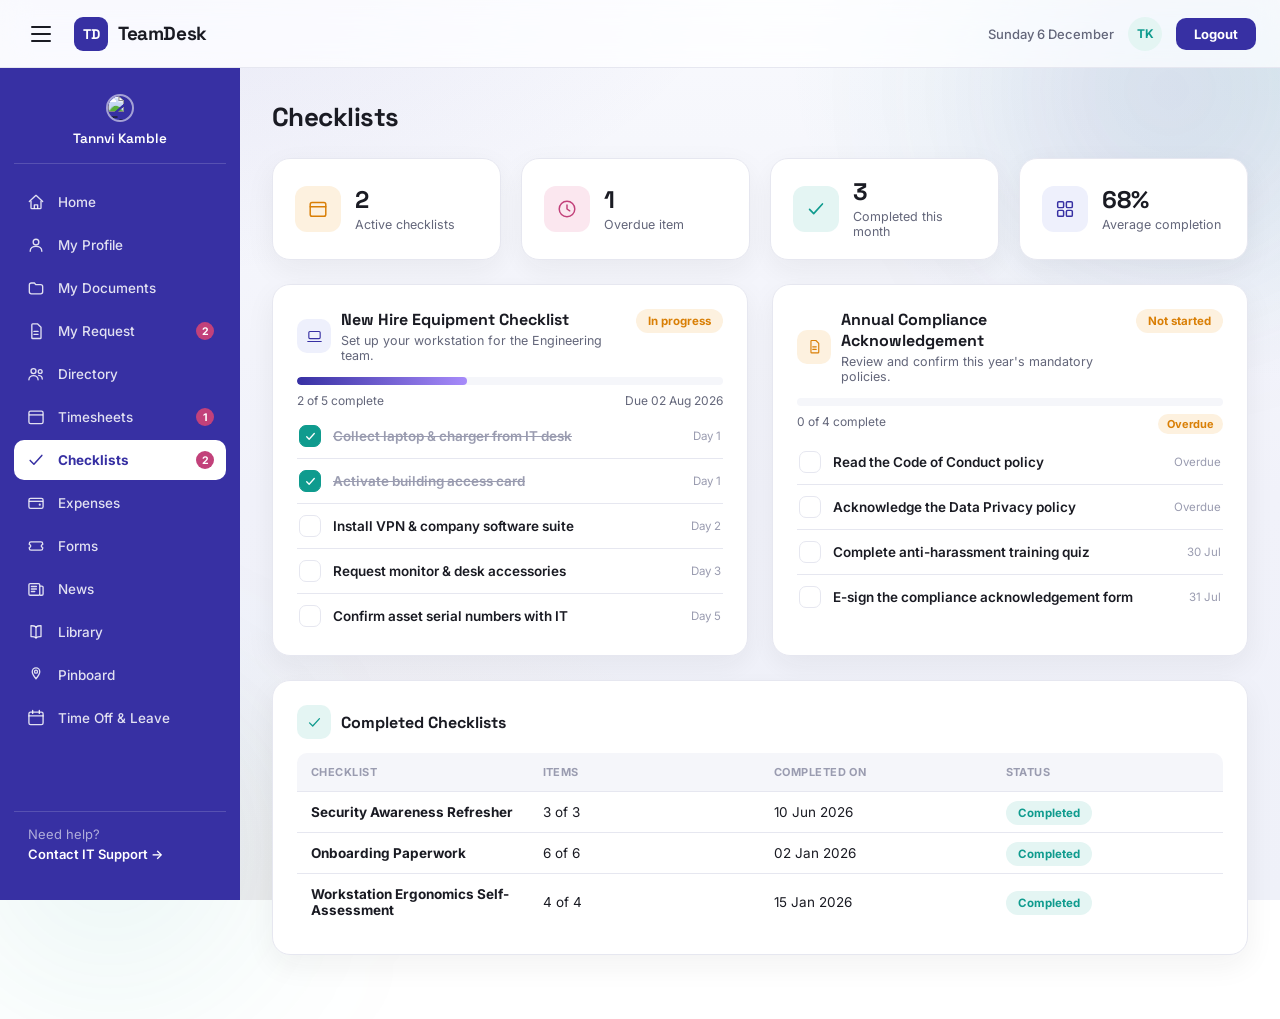
==== checklists.html @ 3cb11030 "Updated files" ====
<!DOCTYPE html>
<html lang="en">
<head>
<meta charset="UTF-8" />
<meta name="viewport" content="width=device-width, initial-scale=1.0" />
<title>Checklists — TeamDesk</title>
<link rel="preconnect" href="https://fonts.googleapis.com">
<link href="https://fonts.googleapis.com/css2?family=Space+Grotesk:wght@500;600;700&family=Inter:wght@400;500;600;700&display=swap" rel="stylesheet">
<link rel="stylesheet" href="style.css?v=3" />
</head>
<body>

  <!-- HEADER -->
  <header class="site-header">
    <button class="hamburger" id="hamburgerBtn" aria-label="Toggle menu" aria-expanded="true">
      <span></span><span></span><span></span>
    </button>
    <a href="index.html" class="brand">
      <span class="brand-mark">TD</span>
      <span class="brand-name">TeamDesk</span>
    </a>
    <div class="header-right">
      <span class="header-date" id="headerDate"></span>
      <div class="avatar">TK</div>
      <button class="auth-btn" id="authBtn" type="button" aria-pressed="true">
        <span class="auth-label">Logout</span>
      </button>
    </div>
  </header>

  <div class="shell">

    <!-- SIDEBAR -->
    <aside class="sidebar" id="sidebar">
      <div class="sidebar-scroll">
        <div class="sidebar-profile">
          <div class="sidebar-profile-photo">
            <img src="https://i.pravatar.cc/120?img=5" alt="Tannvi Kamble" />
          </div>
          <p class="sidebar-profile-name">Tannvi Kamble</p>
        </div>
        <nav class="side-nav">
      <a href="index.html" class="side-link">
          <span class="side-icon"><svg viewBox="0 0 24 24" aria-hidden="true"><path d="M4 11.5 12 4l8 7.5" fill="none" stroke="currentColor" stroke-width="1.6" stroke-linecap="round" stroke-linejoin="round"/><path d="M6 10.5V19a1 1 0 0 0 1 1h10a1 1 0 0 0 1-1v-8.5" fill="none" stroke="currentColor" stroke-width="1.6" stroke-linejoin="round"/><path d="M10 20v-4.5h4V20" fill="none" stroke="currentColor" stroke-width="1.6" stroke-linejoin="round"/></svg></span>
          <span class="side-link-label">Home</span>
      </a>
      <a href="settings.html" class="side-link">
          <span class="side-icon"><svg viewBox="0 0 24 24" aria-hidden="true"><circle cx="12" cy="8.5" r="3.4" fill="none" stroke="currentColor" stroke-width="1.6"/><path d="M5 19.5c0-3.6 3.1-6 7-6s7 2.4 7 6" fill="none" stroke="currentColor" stroke-width="1.6" stroke-linecap="round"/></svg></span>
          <span class="side-link-label">My Profile</span>
      </a>
      <a href="documents.html" class="side-link">
          <span class="side-icon"><svg viewBox="0 0 24 24" aria-hidden="true"><path d="M4 8.5A2.5 2.5 0 0 1 6.5 6h3.6l1.6 2h5.8A2.5 2.5 0 0 1 20 10.5v6A2.5 2.5 0 0 1 17.5 19h-11A2.5 2.5 0 0 1 4 16.5z" fill="none" stroke="currentColor" stroke-width="1.6" stroke-linejoin="round"/></svg></span>
          <span class="side-link-label">My Documents</span>
      </a>
      <a href="requests.html" class="side-link">
          <span class="side-icon"><svg viewBox="0 0 24 24" aria-hidden="true"><path d="M8 3.5h6l4 4V20a1 1 0 0 1-1 1H8a1 1 0 0 1-1-1V4.5a1 1 0 0 1 1-1Z" fill="none" stroke="currentColor" stroke-width="1.6" stroke-linejoin="round"/><path d="M9.5 12.5h5M9.5 16h5" fill="none" stroke="currentColor" stroke-width="1.6" stroke-linecap="round"/></svg></span>
          <span class="side-link-label">My Request</span>
      </a>
      <a href="directory.html" class="side-link">
          <span class="side-icon"><svg viewBox="0 0 24 24" aria-hidden="true"><circle cx="9" cy="8.5" r="3" fill="none" stroke="currentColor" stroke-width="1.6"/><path d="M3.5 19c0-3 2.5-5 5.5-5s5.5 2 5.5 5" fill="none" stroke="currentColor" stroke-width="1.6" stroke-linecap="round"/><circle cx="17" cy="9" r="2.3" fill="none" stroke="currentColor" stroke-width="1.6"/><path d="M15.2 13.6c2.4.2 4.3 1.9 4.3 4.4" fill="none" stroke="currentColor" stroke-width="1.6" stroke-linecap="round"/></svg></span>
          <span class="side-link-label">Directory</span>
      </a>
      <a href="timesheets.html" class="side-link">
          <span class="side-icon"><svg viewBox="0 0 24 24" aria-hidden="true"><rect x="3.5" y="5" width="17" height="15" rx="2" fill="none" stroke="currentColor" stroke-width="1.6"/><path d="M3.5 9.5h17" stroke="currentColor" stroke-width="1.6"/></svg></span>
          <span class="side-link-label">Timesheets</span>
          <span class="nav-badge">1</span>
      </a>
      <a href="checklists.html" class="side-link active">
          <span class="side-icon"><svg viewBox="0 0 24 24" aria-hidden="true"><path d="M5 12.5 9.5 17 19 6.5" fill="none" stroke="currentColor" stroke-width="1.8" stroke-linecap="round" stroke-linejoin="round"/></svg></span>
          <span class="side-link-label">Checklists</span>
          <span class="nav-badge">2</span>
      </a>
      <a href="expenses.html" class="side-link">
          <span class="side-icon"><svg viewBox="0 0 24 24" aria-hidden="true"><rect x="3.5" y="6.5" width="17" height="12" rx="2" fill="none" stroke="currentColor" stroke-width="1.6"/><path d="M3.5 10h17" fill="none" stroke="currentColor" stroke-width="1.6"/><circle cx="16.5" cy="14" r="1.3" fill="currentColor"/></svg></span>
          <span class="side-link-label">Expenses</span>
      </a>
      <a href="forms.html" class="side-link">
          <span class="side-icon"><svg viewBox="0 0 24 24" aria-hidden="true"><path d="M4 9a2 2 0 0 1 2-2h12a2 2 0 0 1 2 2v1.3a1.7 1.7 0 0 0 0 3.4V15a2 2 0 0 1-2 2H6a2 2 0 0 1-2-2v-1.3a1.7 1.7 0 0 0 0-3.4z" fill="none" stroke="currentColor" stroke-width="1.6" stroke-linejoin="round"/></svg></span>
          <span class="side-link-label">Forms</span>
      </a>
      <a href="#" class="side-link" data-placeholder="News">
          <span class="side-icon"><svg viewBox="0 0 24 24" aria-hidden="true"><rect x="3.5" y="5.5" width="13" height="14" rx="1.5" fill="none" stroke="currentColor" stroke-width="1.6"/><path d="M16.5 8.5H19a1.5 1.5 0 0 1 1.5 1.5v8a1.5 1.5 0 0 1-1.5 1.5h-2.5" fill="none" stroke="currentColor" stroke-width="1.6" stroke-linejoin="round"/><path d="M6.5 9h6M6.5 12h6M6.5 15h4" fill="none" stroke="currentColor" stroke-width="1.6" stroke-linecap="round"/></svg></span>
          <span class="side-link-label">News</span>
      </a>
      <a href="#" class="side-link" data-placeholder="Library">
          <span class="side-icon"><svg viewBox="0 0 24 24" aria-hidden="true"><path d="M12 6c-1.6-1.2-3.8-1.7-6-1.5v13c2.2-.2 4.4.3 6 1.5" fill="none" stroke="currentColor" stroke-width="1.6" stroke-linecap="round" stroke-linejoin="round"/><path d="M12 6c1.6-1.2 3.8-1.7 6-1.5v13c-2.2-.2-4.4.3-6 1.5" fill="none" stroke="currentColor" stroke-width="1.6" stroke-linecap="round" stroke-linejoin="round"/><path d="M12 6v13" fill="none" stroke="currentColor" stroke-width="1.6" stroke-linecap="round"/></svg></span>
          <span class="side-link-label">Library</span>
      </a>
      <a href="#" class="side-link" data-placeholder="Pinboard">
          <span class="side-icon"><svg viewBox="0 0 24 24" aria-hidden="true"><path d="M12 3.5c-2.5 0-4.5 2-4.5 4.5 0 3 4.5 8.5 4.5 8.5s4.5-5.5 4.5-8.5c0-2.5-2-4.5-4.5-4.5Z" fill="none" stroke="currentColor" stroke-width="1.6" stroke-linejoin="round"/><circle cx="12" cy="8" r="1.8" fill="none" stroke="currentColor" stroke-width="1.6"/></svg></span>
          <span class="side-link-label">Pinboard</span>
      </a>
      <a href="#" class="side-link" data-placeholder="Time Off & Leave">
          <span class="side-icon"><svg viewBox="0 0 24 24" aria-hidden="true"><rect x="3.5" y="5" width="17" height="15" rx="2" fill="none" stroke="currentColor" stroke-width="1.6"/><path d="M3.5 9.5h17M8 3v3.5M16 3v3.5" fill="none" stroke="currentColor" stroke-width="1.6" stroke-linecap="round"/></svg></span>
          <span class="side-link-label">Time Off &amp; Leave</span>
      </a>
        </nav>
      </div>
      <div class="side-footer">
        <p>Need help?</p>
        <a href="mailto:it-support@teamdesk.example" class="side-help-link">Contact IT Support →</a>
      </div>
    </aside>

    <div class="backdrop" id="backdrop"></div>

    <!-- MAIN CONTENT -->
    <main class="main">

      <div class="page-heading">
        <h1>Checklists</h1>
      </div>

      <!-- STATS -->
      <div class="stat-grid">
        <div class="stat-tile">
          <div class="stat-tile-icon" style="background:var(--amber-light);color:var(--amber);">
            <svg viewBox="0 0 24 24" aria-hidden="true" fill="none" stroke="currentColor" stroke-width="1.6"><rect x="3.5" y="5" width="17" height="15" rx="2"/><path d="M3.5 9.5h17" stroke-linecap="round"/></svg>
          </div>
          <div class="stat-tile-body">
            <h3>2</h3>
            <p>Active checklists</p>
          </div>
        </div>
        <div class="stat-tile">
          <div class="stat-tile-icon" style="background:#FBE7EF;color:var(--rose);">
            <svg viewBox="0 0 24 24" aria-hidden="true" fill="none" stroke="currentColor" stroke-width="1.6"><circle cx="12" cy="12" r="8.5"/><path d="M12 7.5V12l3 2" stroke-linecap="round" stroke-linejoin="round"/></svg>
          </div>
          <div class="stat-tile-body">
            <h3>1</h3>
            <p>Overdue item</p>
          </div>
        </div>
        <div class="stat-tile">
          <div class="stat-tile-icon" style="background:var(--teal-light);color:var(--teal);">
            <svg viewBox="0 0 24 24" aria-hidden="true" fill="none" stroke="currentColor" stroke-width="1.8"><path d="M5 12.5 9.5 17 19 6.5" stroke-linecap="round" stroke-linejoin="round"/></svg>
          </div>
          <div class="stat-tile-body">
            <h3>3</h3>
            <p>Completed this month</p>
          </div>
        </div>
        <div class="stat-tile">
          <div class="stat-tile-icon" style="background:var(--indigo-light);color:var(--indigo);">
            <svg viewBox="0 0 24 24" aria-hidden="true" fill="none" stroke="currentColor" stroke-width="1.6"><rect x="4" y="4" width="6.5" height="6.5" rx="1.3"/><rect x="13.5" y="4" width="6.5" height="6.5" rx="1.3"/><rect x="4" y="13.5" width="6.5" height="6.5" rx="1.3"/><rect x="13.5" y="13.5" width="6.5" height="6.5" rx="1.3"/></svg>
          </div>
          <div class="stat-tile-body">
            <h3>68%</h3>
            <p>Average completion</p>
          </div>
        </div>
      </div>

      <div class="checklists-grid">

        <!-- CHECKLIST 1 -->
        <section class="card checklist-card" aria-label="New Hire Equipment Checklist">
          <div class="checklist-card-head">
            <div class="card-title-row" style="margin-bottom:0;">
              <span class="card-icon-badge tint-indigo"><svg viewBox="0 0 24 24" aria-hidden="true" fill="none" stroke="currentColor" stroke-width="1.6"><rect x="4" y="5" width="16" height="10" rx="1.5"/><path d="M2.5 19h19" stroke-linecap="round"/></svg></span>
              <div>
                <h4>New Hire Equipment Checklist</h4>
                <p>Set up your workstation for the Engineering team.</p>
              </div>
            </div>
            <span class="status-badge status-badge--pending checklist-status-badge">In progress</span>
          </div>

          <div class="progress-track"><div class="progress-fill" style="width:40%;"></div></div>
          <div class="progress-meta">
            <span class="progress-meta-done">2 of 5 complete</span>
            <span>Due 02 Aug 2026</span>
          </div>

          <div class="checklist-items">
            <div class="checklist-item is-done">
              <span class="checklist-check"><svg viewBox="0 0 24 24" fill="none" stroke="currentColor" stroke-width="2.4" stroke-linecap="round" stroke-linejoin="round"><path d="M5 12.5 9.5 17 19 6.5"/></svg></span>
              <span class="checklist-label">Collect laptop &amp; charger from IT desk</span>
              <span class="checklist-due">Day 1</span>
            </div>
            <div class="checklist-item is-done">
              <span class="checklist-check"><svg viewBox="0 0 24 24" fill="none" stroke="currentColor" stroke-width="2.4" stroke-linecap="round" stroke-linejoin="round"><path d="M5 12.5 9.5 17 19 6.5"/></svg></span>
              <span class="checklist-label">Activate building access card</span>
              <span class="checklist-due">Day 1</span>
            </div>
            <div class="checklist-item">
              <span class="checklist-check"><svg viewBox="0 0 24 24" fill="none" stroke="currentColor" stroke-width="2.4" stroke-linecap="round" stroke-linejoin="round"><path d="M5 12.5 9.5 17 19 6.5"/></svg></span>
              <span class="checklist-label">Install VPN &amp; company software suite</span>
              <span class="checklist-due">Day 2</span>
            </div>
            <div class="checklist-item">
              <span class="checklist-check"><svg viewBox="0 0 24 24" fill="none" stroke="currentColor" stroke-width="2.4" stroke-linecap="round" stroke-linejoin="round"><path d="M5 12.5 9.5 17 19 6.5"/></svg></span>
              <span class="checklist-label">Request monitor &amp; desk accessories</span>
              <span class="checklist-due">Day 3</span>
            </div>
            <div class="checklist-item">
              <span class="checklist-check"><svg viewBox="0 0 24 24" fill="none" stroke="currentColor" stroke-width="2.4" stroke-linecap="round" stroke-linejoin="round"><path d="M5 12.5 9.5 17 19 6.5"/></svg></span>
              <span class="checklist-label">Confirm asset serial numbers with IT</span>
              <span class="checklist-due">Day 5</span>
            </div>
          </div>
        </section>

        <!-- CHECKLIST 2 -->
        <section class="card checklist-card" aria-label="Annual Compliance Acknowledgement">
          <div class="checklist-card-head">
            <div class="card-title-row" style="margin-bottom:0;">
              <span class="card-icon-badge tint-amber"><svg viewBox="0 0 24 24" aria-hidden="true" fill="none" stroke="currentColor" stroke-width="1.6"><path d="M8 3.5h6l4 4V20a1 1 0 0 1-1 1H8a1 1 0 0 1-1-1V4.5a1 1 0 0 1 1-1Z" stroke-linejoin="round"/><path d="M9.5 12.5h5M9.5 16h5" stroke-linecap="round"/></svg></span>
              <div>
                <h4>Annual Compliance Acknowledgement</h4>
                <p>Review and confirm this year's mandatory policies.</p>
              </div>
            </div>
            <span class="status-badge status-badge--pending checklist-status-badge">Not started</span>
          </div>

          <div class="progress-track"><div class="progress-fill" style="width:0%;"></div></div>
          <div class="progress-meta">
            <span class="progress-meta-done">0 of 4 complete</span>
            <span class="holiday-countdown" style="margin-left:0;">Overdue</span>
          </div>

          <div class="checklist-items">
            <div class="checklist-item">
              <span class="checklist-check"><svg viewBox="0 0 24 24" fill="none" stroke="currentColor" stroke-width="2.4" stroke-linecap="round" stroke-linejoin="round"><path d="M5 12.5 9.5 17 19 6.5"/></svg></span>
              <span class="checklist-label">Read the Code of Conduct policy</span>
              <span class="checklist-due">Overdue</span>
            </div>
            <div class="checklist-item">
              <span class="checklist-check"><svg viewBox="0 0 24 24" fill="none" stroke="currentColor" stroke-width="2.4" stroke-linecap="round" stroke-linejoin="round"><path d="M5 12.5 9.5 17 19 6.5"/></svg></span>
              <span class="checklist-label">Acknowledge the Data Privacy policy</span>
              <span class="checklist-due">Overdue</span>
            </div>
            <div class="checklist-item">
              <span class="checklist-check"><svg viewBox="0 0 24 24" fill="none" stroke="currentColor" stroke-width="2.4" stroke-linecap="round" stroke-linejoin="round"><path d="M5 12.5 9.5 17 19 6.5"/></svg></span>
              <span class="checklist-label">Complete anti-harassment training quiz</span>
              <span class="checklist-due">30 Jul</span>
            </div>
            <div class="checklist-item">
              <span class="checklist-check"><svg viewBox="0 0 24 24" fill="none" stroke="currentColor" stroke-width="2.4" stroke-linecap="round" stroke-linejoin="round"><path d="M5 12.5 9.5 17 19 6.5"/></svg></span>
              <span class="checklist-label">E-sign the compliance acknowledgement form</span>
              <span class="checklist-due">31 Jul</span>
            </div>
          </div>
        </section>

      </div>

      <!-- COMPLETED CHECKLISTS -->
      <div class="grid extra-grid" style="margin-top:24px;">
        <section class="card ex-12" aria-label="Completed checklists">
          <div class="card-title-row">
            <span class="card-icon-badge tint-teal"><svg viewBox="0 0 24 24" aria-hidden="true" fill="none" stroke="currentColor" stroke-width="1.8"><path d="M5 12.5 9.5 17 19 6.5" stroke-linecap="round" stroke-linejoin="round"/></svg></span>
            <h3 class="card-title">Completed Checklists</h3>
          </div>
          <div class="data-table-wrap">
            <table class="data-table">
              <thead>
                <tr><th>Checklist</th><th>Items</th><th>Completed On</th><th>Status</th></tr>
              </thead>
              <tbody>
                <tr>
                  <td class="dt-primary">Security Awareness Refresher</td>
                  <td>3 of 3</td>
                  <td>10 Jun 2026</td>
                  <td><span class="status-badge status-badge--approved">Completed</span></td>
                </tr>
                <tr>
                  <td class="dt-primary">Onboarding Paperwork</td>
                  <td>6 of 6</td>
                  <td>02 Jan 2026</td>
                  <td><span class="status-badge status-badge--approved">Completed</span></td>
                </tr>
                <tr>
                  <td class="dt-primary">Workstation Ergonomics Self-Assessment</td>
                  <td>4 of 4</td>
                  <td>15 Jan 2026</td>
                  <td><span class="status-badge status-badge--approved">Completed</span></td>
                </tr>
              </tbody>
            </table>
          </div>
        </section>
      </div>

    </main>
  </div>

  <script src="script.js?v=3"></script>
</body>
</html>
---- style.css ----
/* =========================================================
   DESIGN TOKENS
   ========================================================= */
:root {
  --indigo: #3730A3;
  --indigo-light: #EEF0FC;
  --lilac: #A78BFA;
  --teal: #0F9B8E;
  --teal-light: #E4F5F3;
  --amber: #D97F06;
  --amber-light: #FDF1DF;
  --rose: #C2417A;
  --rose-light: #FBE8F0;

  --ink: #1A1B23;
  --slate: #63667A;
  --slate-light: #9A9CB0;
  --bg: #F5F6FA;
  --card-bg: #FFFFFF;
  --border: #E6E7F0;

  --font-display: 'Space Grotesk', sans-serif;
  --font-body: 'Inter', sans-serif;

  --radius: 18px;
  --shadow: 0 10px 30px rgba(26, 27, 35, 0.06);
  --sidebar-w: 240px;
  --sidebar-w-collapsed: 76px;
  --header-h: 68px;
}

* { box-sizing: border-box; }
html, body {
  margin: 0; padding: 0;
  color: var(--ink);
  font-family: var(--font-body);
  -webkit-font-smoothing: antialiased;
  width: 100%;
  min-width: 0;
  overflow-x: hidden;
}

/* Layered gradient-mesh background instead of flat gray */
body {
  position: relative;
  overflow-x: hidden;
  min-height: 100vh;
  background:
    radial-gradient(1100px 620px at 8% -10%, rgba(55,48,163,0.10), transparent 60%),
    radial-gradient(900px 560px at 100% 8%, rgba(15,155,142,0.09), transparent 55%),
    radial-gradient(800px 700px at 30% 110%, rgba(217,127,6,0.07), transparent 55%),
    linear-gradient(180deg, #F8F9FD 0%, #F1F2FA 55%, #EFF1F9 100%);
  background-attachment: fixed;
}
body::before, body::after {
  content: '';
  position: fixed;
  border-radius: 50%;
  filter: blur(90px);
  z-index: 0;
  pointer-events: none;
}
body::before {
  width: 460px; height: 460px;
  top: -140px; right: -120px;
  background: radial-gradient(circle, rgba(55,48,163,0.16), transparent 70%);
}
body::after {
  width: 420px; height: 420px;
  bottom: -160px; left: -100px;
  background: radial-gradient(circle, rgba(15,155,142,0.14), transparent 70%);
}
.site-header, .shell { position: relative; z-index: 1; }
h1, h2, h3, h4 { font-family: var(--font-display); margin: 0; }
p { margin: 0; }
a { text-decoration: none; color: inherit; }
button { font-family: var(--font-body); cursor: pointer; border: none; background: none; }
:focus-visible { outline: 2px solid var(--indigo); outline-offset: 2px; }

/* =========================================================
   HEADER
   ========================================================= */
.site-header {
  height: var(--header-h);
  display: flex;
  align-items: center;
  flex-wrap: nowrap;
  gap: 16px;
  padding: 0 24px;
  overflow-x: hidden;
  background: rgba(255,255,255,0.72);
  backdrop-filter: blur(14px) saturate(160%);
  -webkit-backdrop-filter: blur(14px) saturate(160%);
  border-bottom: 1px solid var(--border);
  position: sticky;
  top: 0;
  z-index: 30;
}
.brand { display: flex; align-items: center; gap: 10px; }
.brand-mark {
  width: 34px; height: 34px;
  background: var(--indigo);
  color: #fff;
  border-radius: 9px;
  display: flex; align-items: center; justify-content: center;
  font-family: var(--font-display);
  font-weight: 700;
  font-size: 14px;
}
.brand-name { font-family: var(--font-display); font-weight: 700; font-size: 19px; letter-spacing: -0.02em; }

.header-right { margin-left: auto; display: flex; align-items: center; gap: 14px; flex-shrink: 0; }
.header-date { color: var(--slate); font-size: 13px; font-weight: 500; white-space: nowrap; }
.avatar {
  width: 34px; height: 34px; border-radius: 50%;
  background: var(--teal-light); color: var(--teal);
  display: flex; align-items: center; justify-content: center;
  font-weight: 700; font-size: 12px;
  flex-shrink: 0;
}

.hamburger {
  display: flex;
  width: 34px; height: 34px;
  flex-direction: column; justify-content: center; gap: 5px;
  align-items: center;
  border-radius: 8px;
  transition: background .2s ease;
  flex-shrink: 0;
}
.hamburger:hover { background: var(--indigo-light); }
.hamburger span {
  display: block; width: 20px; height: 2px;
  background: var(--ink); border-radius: 2px;
}

/* --- Login / Logout button --- */
.auth-btn {
  display: inline-flex; align-items: center; justify-content: center;
  padding: 8px 18px;
  border-radius: 10px;
  font-size: 13px;
  font-weight: 700;
  background: var(--indigo);
  color: #fff;
  white-space: nowrap;
  flex-shrink: 0;
  transition: background .2s ease, opacity .2s ease;
}
.auth-btn:hover { opacity: 0.88; }
.auth-btn.is-logged-out { background: var(--teal); color: #fff; }

/* =========================================================
   SHELL / SIDEBAR
   ========================================================= */
.shell {
  display: flex;
  align-items: flex-start;
  max-width: 1400px;
  margin: 0 auto;
  width: 100%;
}

.sidebar {
  width: var(--sidebar-w);
  flex-shrink: 0;
  height: calc(100vh - var(--header-h));
  overflow-y: auto;
  overflow-x: hidden;
  padding: 24px 14px;
  background: var(--indigo);
  display: flex;
  flex-direction: column;
  justify-content: space-between;
  position: sticky;
  top: var(--header-h);
  transition: width .25s ease, padding .25s ease;
  scrollbar-width: thin;
  scrollbar-color: rgba(255,255,255,0.35) transparent;
}
.sidebar::-webkit-scrollbar { width: 6px; }
.sidebar::-webkit-scrollbar-thumb { background: rgba(255,255,255,0.3); border-radius: 4px; }
.sidebar-scroll { display: flex; flex-direction: column; gap: 18px; }

/* --- Profile block at top of sidebar --- */
.sidebar-profile {
  display: flex;
  flex-direction: column;
  align-items: center;
  text-align: center;
  gap: 8px;
  padding: 2px 8px 16px;
  border-bottom: 1px solid rgba(255,255,255,0.16);
}
.sidebar-profile-photo {
  width: 28px; height: 28px;
  border-radius: 50%;
  overflow: hidden;
  flex-shrink: 0;
  border: 2px solid rgba(255,255,255,0.55);
  transition: width .25s ease, height .25s ease;
}
.sidebar-profile-photo img {
  width: 100%; height: 100%;
  object-fit: cover;
  object-position: center;
  display: block;
  border-radius: 50%;
}
.sidebar-profile-name {
  font-family: var(--font-display);
  font-weight: 600;
  font-size: 13.5px;
  color: #fff;
  white-space: nowrap;
}

.side-nav { display: flex; flex-direction: column; gap: 3px; }
.side-link {
  display: flex;
  align-items: center;
  gap: 12px;
  padding: 10px 12px;
  border-radius: 10px;
  font-size: 13.5px;
  font-weight: 500;
  color: rgba(255,255,255,0.85);
  position: relative;
  transition: background .2s ease, color .2s ease;
  white-space: nowrap;
}
.side-icon {
  width: 20px; height: 20px;
  flex-shrink: 0;
  display: flex; align-items: center; justify-content: center;
  color: currentColor;
  transition: color .2s ease;
}
.side-icon svg { width: 20px; height: 20px; }
.side-link-label { flex: 1; overflow: hidden; text-overflow: ellipsis; }
.side-link .nav-badge { margin-left: auto; flex-shrink: 0; }
.side-link:hover {
  background: #fff;
  color: var(--indigo);
}
.side-link.active {
  background: #fff;
  color: var(--indigo);
  font-weight: 700;
}

.side-footer {
  font-size: 13px;
  color: rgba(255,255,255,0.6);
  padding: 14px;
  border-top: 1px solid rgba(255,255,255,0.16);
  transition: opacity .2s ease;
}
.side-footer p { margin-bottom: 4px; }
.side-help-link { color: #fff; font-weight: 600; }

/* --- Collapsed (icon-only) sidebar state --- */
.sidebar.is-collapsed { width: var(--sidebar-w-collapsed); padding: 24px 10px; }
.sidebar.is-collapsed .side-link-label,
.sidebar.is-collapsed .sidebar-profile-name,
.sidebar.is-collapsed .side-footer { display: none; }
.sidebar.is-collapsed .side-link { justify-content: center; padding: 11px 0; gap: 0; }
.sidebar.is-collapsed .sidebar-profile { padding-bottom: 14px; }
.sidebar.is-collapsed .sidebar-profile-photo { width: 20px; height: 20px; }
.sidebar.is-collapsed .nav-badge {
  position: absolute;
  top: 6px; right: 14px;
  min-width: 9px; width: 9px; height: 9px;
  padding: 0; font-size: 0;
  margin-left: 0;
}

.backdrop {
  display: none;
  position: fixed; inset: 0;
  background: rgba(26,27,35,0.4);
  z-index: 25;
}

/* =========================================================
   MAIN / GRID
   ========================================================= */
.main {
  flex: 1;
  min-width: 0;
  width: 100%;
  max-width: 100%;
  padding: 32px 32px 64px;
  overflow-x: hidden;
}
.page-heading { margin-bottom: 24px; }
.page-heading h1 { font-size: 26px; font-weight: 700; letter-spacing: -0.02em; }
.page-heading p { color: var(--slate); margin-top: 6px; font-size: 14.5px; }

.grid {
  display: grid;
  grid-template-columns: repeat(12, 1fr);
  gap: 24px;
  margin-bottom: 24px;
}
.grid:last-child { margin-bottom: 0; }

.card, .page-card, .doc-card {
  background: var(--card-bg);
  border-radius: var(--radius);
  border: 1px solid var(--border);
  box-shadow: var(--shadow);
  padding: 24px;
  min-width: 0;
  width: 100%;
  overflow-wrap: anywhere;
  word-break: break-word;
}
.card-title { font-size: 16px; font-weight: 700; margin-bottom: 14px; }
.card-subtext { color: var(--slate); font-size: 13.5px; margin: -8px 0 16px; }

.c1 { grid-column: span 12; padding: 0; overflow: hidden; }
.c2 { grid-column: span 5; }
.c3 { grid-column: span 7; }
.c4 { grid-column: span 7; }
.c5 { grid-column: span 5; }
.c6 { grid-column: span 12; }

/* =========================================================
   CONTAINER 1 — Announcement carousel (auto-rotating)
   ========================================================= */
.carousel { position: relative; }
.carousel-track { display: flex; transition: transform .6s cubic-bezier(.4,0,.2,1); }
.slide {
  min-width: 100%;
  padding: 40px 48px 48px;
  color: #fff;
}
.slide--indigo { background: linear-gradient(135deg, #3730A3, #6D5AE6); }
.slide--teal { background: linear-gradient(135deg, #0F9B8E, #14C4B4); }
.slide--amber { background: linear-gradient(135deg, #C97104, #E8A23A); }
.slide-eyebrow {
  display: inline-block;
  font-size: 12px; font-weight: 700; letter-spacing: 0.06em; text-transform: uppercase;
  background: rgba(255,255,255,0.18);
  padding: 5px 11px; border-radius: 20px;
  margin-bottom: 14px;
}
.slide h2 { font-size: 26px; font-weight: 700; max-width: 560px; margin-bottom: 10px; }
.slide p { max-width: 520px; font-size: 14.5px; opacity: 0.92; line-height: 1.5; }

.carousel-dots {
  position: absolute; bottom: 18px; left: 48px;
  display: flex; gap: 8px;
}
.carousel-dots .dot-btn {
  width: 22px; height: 4px; border-radius: 2px;
  background: rgba(255,255,255,0.4);
  transition: background .2s;
}
.carousel-dots .dot-btn.is-active { background: #fff; }

/* =========================================================
   CONTAINER 2 — Text summary
   ========================================================= */
.summary-list { list-style: none; padding: 0; margin: 0; display: flex; flex-direction: column; gap: 13px; }
.summary-list li { display: flex; align-items: center; gap: 10px; font-size: 14px; }
.dot { width: 8px; height: 8px; border-radius: 50%; flex-shrink: 0; }
.dot--indigo { background: var(--indigo); }
.dot--teal { background: var(--teal); }
.dot--amber { background: var(--amber); }
.dot--rose { background: var(--rose); }
.card-footnote { margin-top: 18px; font-size: 12px; color: var(--slate-light); }

/* =========================================================
   CONTAINER 3 — Manual slider with arrows
   ========================================================= */
.card-header-row { display: flex; align-items: center; justify-content: space-between; margin-bottom: 14px; }
.card-header-row .card-title { margin-bottom: 0; }
.arrow-controls { display: flex; gap: 8px; }
.arrow-btn {
  width: 30px; height: 30px; border-radius: 8px;
  background: var(--indigo-light); color: var(--indigo);
  font-size: 18px; line-height: 1;
  display: flex; align-items: center; justify-content: center;
  transition: background .15s;
}
.arrow-btn:hover { background: var(--indigo); color: #fff; }

.updates-viewport { overflow: hidden; }
.updates-track { display: flex; transition: transform .45s ease; }
.update-slide { min-width: 100%; }
.update-tag {
  display: inline-block; font-size: 11px; font-weight: 700; letter-spacing: 0.04em;
  color: var(--teal); background: var(--teal-light);
  padding: 4px 10px; border-radius: 20px; margin-bottom: 10px;
}
.update-slide h4 { font-size: 16px; font-weight: 700; margin-bottom: 6px; }
.update-slide p { font-size: 13.5px; color: var(--slate); line-height: 1.5; }

.updates-dots { display: flex; gap: 6px; margin-top: 16px; }
.updates-dots .dot-btn { width: 6px; height: 6px; border-radius: 50%; background: var(--border); }
.updates-dots .dot-btn.is-active { background: var(--teal); width: 18px; border-radius: 3px; }

/* =========================================================
   CONTAINER 4 — Static holiday list
   ========================================================= */
.holiday-row {
  display: flex; align-items: center; gap: 16px;
  padding: 12px 0;
  border-bottom: 1px solid var(--border);
}
.holiday-row:last-child { border-bottom: none; padding-bottom: 0; }
.holiday-date {
  width: 52px; height: 52px; border-radius: 12px;
  background: var(--amber-light);
  display: flex; flex-direction: column; align-items: center; justify-content: center;
  flex-shrink: 0;
}
.holiday-day { font-family: var(--font-display); font-weight: 700; font-size: 17px; color: var(--amber); line-height: 1; }
.holiday-mon { font-size: 10px; font-weight: 700; color: var(--amber); letter-spacing: 0.05em; }
.holiday-info h4 { font-size: 14.5px; font-weight: 700; margin-bottom: 2px; }
.holiday-info p { font-size: 12.5px; color: var(--slate); }

/* =========================================================
   CONTAINER 5 — Two buttons
   ========================================================= */
.action-buttons { display: flex; gap: 12px; margin-top: 4px; }
.btn {
  flex: 1;
  padding: 13px 16px;
  border-radius: 10px;
  font-size: 14px; font-weight: 700;
  transition: transform .12s ease, box-shadow .12s ease;
}
.btn:active { transform: scale(0.97); }
.btn-a { background: var(--indigo); color: #fff; }
.btn-a:hover { box-shadow: 0 6px 18px rgba(55,48,163,0.3); }
.btn-b { background: var(--card-bg); color: var(--ink); border: 1.5px solid var(--border); }
.btn-b:hover { border-color: var(--indigo); color: var(--indigo); }
.action-feedback { margin-top: 14px; font-size: 13px; color: var(--teal); font-weight: 600; min-height: 18px; }

/* =========================================================
   CONTAINER 6 — Spotlight (fade animation)
   ========================================================= */
.spotlight { position: relative; min-height: 140px; }
.spotlight-slide {
  position: absolute; inset: 0;
  display: flex; align-items: center; gap: 18px;
  opacity: 0; pointer-events: none;
  transition: opacity .5s ease;
}
.spotlight-slide.is-active { opacity: 1; pointer-events: auto; position: relative; }
.spotlight-avatar {
  width: 52px; height: 52px; border-radius: 50%;
  background: linear-gradient(135deg, var(--indigo), var(--rose));
  color: #fff; font-weight: 700; font-size: 15px;
  display: flex; align-items: center; justify-content: center;
  flex-shrink: 0;
}
.spotlight-quote { font-size: 15px; line-height: 1.5; margin-bottom: 6px; max-width: 640px; }
.spotlight-name { font-size: 13px; color: var(--slate); font-weight: 600; }

.spotlight-dots { display: flex; gap: 6px; margin-top: 18px; }
.spotlight-dots .dot-btn { width: 6px; height: 6px; border-radius: 50%; background: var(--border); }
.spotlight-dots .dot-btn.is-active { background: var(--indigo); width: 18px; border-radius: 3px; }

/* =========================================================
   RESPONSIVE — TABLET
   ========================================================= */
@media (max-width: 1024px) {
  .c2, .c3, .c4, .c5 { grid-column: span 12; }
  .main { padding: 24px 20px 48px; }
}

/* =========================================================
   RESPONSIVE — MOBILE
   ========================================================= */
@media (max-width: 768px) {
  .site-header {
    padding: 0 14px;
    gap: 10px;
  }
  .brand-name { font-size: 16px; }
  .header-date { display: none; }
  .header-right { gap: 10px; }
  .auth-btn { padding: 8px 12px; font-size: 12px; }

  .shell { display: block; }

  .sidebar {
    position: fixed;
    top: var(--header-h); left: 0;
    height: calc(100vh - var(--header-h));
    max-height: calc(100vh - var(--header-h));
    width: var(--sidebar-w-collapsed);
    z-index: 40;
    padding: 20px 10px;
    box-shadow: 4px 0 16px rgba(26,27,35,0.10);
  }
  .sidebar:not(.is-collapsed) {
    width: 82vw;
    max-width: 300px;
    padding: 20px 16px;
    box-shadow: 12px 0 34px rgba(26,27,35,0.22);
  }
  .backdrop.is-open { display: block; z-index: 35; }

  .main {
    margin-left: 0;
    padding: 16px 14px 40px;
    width: 100%;
  }
  .page-heading { margin-bottom: 18px; }
  .page-heading h1 { font-size: 20px; }
  .grid { gap: 16px; margin-bottom: 16px; }
  .card, .page-card, .doc-card { padding: 18px; }

  .slide { padding: 24px 20px 28px; }
  .slide h2 { font-size: 18px; }
  .carousel-dots { left: 20px; bottom: 14px; }

  .request-row,
  .directory-row,
  .holiday-row,
  .info-row,
  .report-to-row,
  .job-opening-row,
  .doc-card-row {
    flex-wrap: wrap;
    align-items: flex-start;
    gap: 10px;
  }
  .request-row .btn,
  .directory-row .dir-message-btn,
  .doc-card-row .doc-download,
  .report-to-msg-btn {
    width: 100%;
    text-align: center;
  }
  .request-info,
  .directory-info,
  .holiday-info,
  .report-to-meta,
  .job-opening-row h5 {
    min-width: 0;
    overflow-wrap: anywhere;
  }

  .action-buttons,
  .timesheet-actions {
    flex-direction: column;
  }
  .timesheet-actions .btn,
  .action-buttons .btn {
    width: 100%;
  }
  .week-nav { flex-wrap: wrap; justify-content: flex-start; }
  .cal-nav-btn { width: fit-content; }

  .profile-overview-body { gap: 20px; }
  .profile-overview-top { flex-direction: row; align-items: center; }
  .profile-info-table td { padding: 8px 6px 8px 0; }
}

@media (prefers-reduced-motion: reduce) {
  .carousel-track, .updates-track, .spotlight-slide, .sidebar { transition: none !important; }
}

/* =========================================================
   SHARED — page-level cards & heading row variant
   ========================================================= */
.page-card {
  background: rgba(255,255,255,0.85);
  backdrop-filter: blur(6px);
  border-radius: var(--radius);
  border: 1px solid var(--border);
  box-shadow: var(--shadow);
  padding: 22px 24px;
  margin-bottom: 20px;
}
.page-heading--row {
  display: flex;
  align-items: flex-start;
  justify-content: space-between;
  gap: 16px;
  flex-wrap: wrap;
}
.search-input {
  width: 100%;
  padding: 12px 16px;
  border-radius: 10px;
  border: 1.5px solid var(--border);
  background: #fff;
  font-family: var(--font-body);
  font-size: 14px;
  color: var(--ink);
}
.search-input:focus { border-color: var(--indigo); outline: none; }
.empty-state { text-align: center; color: var(--slate-light); font-size: 14px; padding: 24px 0; }

/* =========================================================
   REQUESTS PAGE
   ========================================================= */
.requests-toolbar {
  display: flex;
  align-items: center;
  justify-content: space-between;
  gap: 16px;
  margin-bottom: 18px;
}
.btn-new-request {
  flex: 0 0 auto;
  padding: 8px 16px;
  border-radius: 20px;
  font-size: 13px;
  font-weight: 600;
  background: var(--indigo);
  color: #fff;
  border: 1px solid var(--indigo);
  white-space: nowrap;
}
.filter-tabs { display: flex; gap: 8px; flex-wrap: wrap; }
.filter-tab {
  padding: 8px 16px;
  border-radius: 20px;
  font-size: 13px; font-weight: 600;
  background: var(--bg);
  color: var(--slate);
  border: 1px solid var(--border);
}
.filter-tab.is-active { background: var(--indigo); color: #fff; border-color: var(--indigo); }

@media (max-width: 768px) {
  .requests-toolbar {
    flex-direction: row;
    align-items: center;
    justify-content: space-between;
  }

  .btn-new-request {
    width: fit-content;
    align-self: auto;
  }
}

.request-list { display: flex; flex-direction: column; gap: 10px; }
.request-row {
  display: flex; align-items: center; gap: 14px;
  padding: 14px;
  border-radius: 12px;
  border: 1px solid var(--border);
}
.request-icon {
  width: 46px; height: 46px; border-radius: 12px;
  display: flex; align-items: center; justify-content: center;
  flex-shrink: 0;
}
.request-icon img {
  width: 30px; height: 30px; object-fit: contain;
  filter: drop-shadow(0 3px 6px rgba(26,27,35,0.18));
}
.request-icon svg { width: 26px; height: 26px; filter: drop-shadow(0 2px 4px rgba(26,27,35,0.14)); }
.request-icon--indigo { background: var(--indigo-light); color: var(--indigo); }
.request-icon--teal { background: var(--teal-light); color: var(--teal); }
.request-icon--amber { background: var(--amber-light); color: var(--amber); }
.request-icon--rose { background: #FBE7EF; color: var(--rose); }
.request-info { flex: 1; min-width: 0; }
.request-info h4 { font-size: 14.5px; font-weight: 700; margin-bottom: 2px; }
.request-info p { font-size: 12.5px; color: var(--slate); }

.status-badge {
  font-size: 11.5px; font-weight: 700; padding: 5px 12px; border-radius: 20px;
  white-space: nowrap;
}
.status-badge--pending { background: var(--amber-light); color: var(--amber); }
.status-badge--approved { background: var(--teal-light); color: var(--teal); }
.status-badge--rejected { background: #FBE7EF; color: var(--rose); }

.new-request-panel { border: 1.5px dashed var(--indigo); }

/* =========================================================
   DOCUMENTS PAGE
   ========================================================= */
.doc-grid {
  display: grid;
  grid-template-columns: repeat(auto-fill, minmax(220px, 1fr));
  gap: 18px;
}
.doc-card {
  background: rgba(255,255,255,0.85);
  border: 1px solid var(--border);
  border-radius: var(--radius);
  box-shadow: var(--shadow);
  padding: 22px;
  text-align: left;
}
.doc-icon {
  width: 52px; height: 52px; border-radius: 14px;
  display: flex; align-items: center; justify-content: center;
  margin-bottom: 14px;
}
.doc-icon img,
.doc-icon-svg {
  width: 34px; height: 34px; object-fit: contain;
  filter: drop-shadow(0 3px 6px rgba(26,27,35,0.18));
  color: var(--indigo);
}
.doc-icon--teal .doc-icon-svg { color: var(--teal); }
.doc-icon--amber .doc-icon-svg { color: var(--amber); }
.doc-icon--rose .doc-icon-svg { color: var(--rose); }
.doc-icon--indigo { background: var(--indigo-light); }
.doc-icon--teal { background: var(--teal-light); }
.doc-icon--amber { background: var(--amber-light); }
.doc-icon--rose { background: #FBE7EF; }
.doc-card h4 { font-size: 14.5px; font-weight: 700; margin-bottom: 4px; }
.doc-card p { font-size: 12.5px; color: var(--slate); margin-bottom: 14px; }
.doc-download {
  font-size: 12.5px; font-weight: 700; color: var(--indigo);
  padding: 8px 14px; border-radius: 8px; background: var(--indigo-light);
}
.doc-download:hover { background: var(--indigo); color: #fff; }

/* =========================================================
   DIRECTORY PAGE
   ========================================================= */
.directory-list { display: flex; flex-direction: column; gap: 10px; }
.directory-row {
  display: flex; align-items: center; gap: 14px;
  padding: 14px;
  background: rgba(255,255,255,0.85);
  border: 1px solid var(--border);
  border-radius: 12px;
}
.directory-avatar {
  width: 44px; height: 44px; border-radius: 50%;
  color: #fff; font-weight: 700; font-size: 14px;
  display: flex; align-items: center; justify-content: center;
  flex-shrink: 0;
}
.directory-info { flex: 1; min-width: 0; }
.directory-info h4 { font-size: 14.5px; font-weight: 700; margin-bottom: 2px; }
.directory-info p { font-size: 12.5px; color: var(--slate); }
.dir-message-btn {
  font-size: 12.5px; font-weight: 700; color: var(--indigo);
  padding: 8px 16px; border-radius: 8px; border: 1.5px solid var(--indigo-light);
  flex-shrink: 0;
}
.dir-message-btn:hover { background: var(--indigo); color: #fff; border-color: var(--indigo); }

/* =========================================================
   SETTINGS PAGE
   ========================================================= */
.profile-settings-layout {
  display: grid;
  grid-template-columns: minmax(0, 1fr) 270px;
  gap: 16px;
  align-items: center;
}
.settings-form { display: flex; flex-direction: column; gap: 16px; max-width: 420px; }
.form-field { display: flex; flex-direction: column; gap: 6px; font-size: 13px; font-weight: 600; color: var(--slate); }
.form-field input {
  width: 100%;
  padding: 11px 14px; border-radius: 10px; border: 1.5px solid var(--border);
  font-family: var(--font-body); font-size: 14px; color: var(--ink); background: #fff;
}
.form-field input:focus { border-color: var(--indigo); outline: none; }
.settings-save-btn { align-self: flex-start; padding: 12px 22px; }

.profile-photo-widget {
  position: relative;
  display: flex;
  align-items: center;
  justify-content: center;
  min-height: 280px;
  margin-left: -18px;
}
.profile-image-circle {
  width: 200px;
  height: 200px;
  border-radius: 50%;
  background: linear-gradient(135deg, #3730A3, #6559D8);
  border: 2px solid rgba(255,255,255,0.8);
  box-shadow: 0 14px 30px rgba(55, 48, 163, 0.22);
  display: flex;
  align-items: center;
  justify-content: center;
}
.profile-image-circle svg {
  width: 58px;
  height: 58px;
  color: #fff;
}
.profile-edit-badge {
  position: absolute;
  left: calc(50% + 49px);
  bottom: 46px;
  width: 42px;
  height: 42px;
  border-radius: 50%;
  background: #fff;
  border: 3px solid var(--indigo);
  display: flex;
  align-items: center;
  justify-content: center;
  box-shadow: 0 8px 18px rgba(55, 48, 163, 0.2);
  color: var(--indigo);
}
.profile-edit-badge svg {
  width: 18px;
  height: 18px;
}

@media (max-width: 768px) {
  .profile-settings-layout {
    grid-template-columns: 1fr;
    gap: 20px;
  }
  .settings-form {
    max-width: 100%;
    order: 2;
  }
  .profile-photo-widget {
    order: 1;
    margin-left: 0;
    min-height: auto;
    padding: 6px 0 10px;
  }
  .profile-image-circle {
    width: 128px;
    height: 128px;
  }
  .profile-image-circle svg {
    width: 38px;
    height: 38px;
  }
  .profile-edit-badge {
    left: calc(50% + 32px);
    bottom: 4px;
    width: 34px;
    height: 34px;
  }
  .profile-edit-badge svg {
    width: 14px;
    height: 14px;
  }
}

.toggle-row {
  display: flex; align-items: center; justify-content: space-between; gap: 16px;
  padding: 16px 0;
  border-bottom: 1px solid var(--border);
}
.toggle-row:last-child { border-bottom: none; padding-bottom: 0; }
.toggle-row h4 { font-size: 14px; font-weight: 700; margin-bottom: 3px; }
.toggle-row p { font-size: 12.5px; color: var(--slate); }
.toggle-switch {
  width: 44px; height: 26px; border-radius: 13px; background: var(--border);
  position: relative; flex-shrink: 0; transition: background .2s ease;
}
.toggle-switch .toggle-knob {
  position: absolute; top: 3px; left: 3px;
  width: 20px; height: 20px; border-radius: 50%; background: #fff;
  box-shadow: 0 1px 3px rgba(0,0,0,0.2);
  transition: transform .2s ease;
}
.toggle-switch.is-on { background: var(--teal); }
.toggle-switch.is-on .toggle-knob { transform: translateX(18px); }

@media (max-width: 768px) {
  .doc-grid { grid-template-columns: 1fr 1fr; }
}
@media (max-width: 480px) {
  .doc-grid { grid-template-columns: 1fr; }
  .request-row, .directory-row { flex-wrap: wrap; }
}

.icon-credit {
  text-align: right;
  font-size: 11px;
  color: var(--slate-light);
  margin-top: 14px;
}
.icon-credit a { color: var(--slate); font-weight: 600; }

/* ==========================
   REQUEST POPUP
========================== */

.request-modal{
    position:fixed;
    inset:0;
    background:rgba(20,20,35,.45);
    backdrop-filter:blur(8px);

    display:flex;
    justify-content:center;
    align-items:center;

    opacity:0;
    visibility:hidden;
    transition:.3s;
    z-index:1000;
}

.request-modal.show{
    opacity:1;
    visibility:visible;
}

.request-modal-card{

    width:500px;
    max-width:90%;

    background:rgba(255,255,255,.92);
    backdrop-filter:blur(18px);

    border:1px solid var(--border);

    border-radius:20px;

    padding:30px;

    box-shadow:0 20px 45px rgba(0,0,0,.15);

    animation:popup .3s ease;
}

@keyframes popup{

from{
transform:scale(.9);
opacity:0;
}

to{
transform:scale(1);
opacity:1;
}

}

.modal-header{

display:flex;
justify-content:space-between;
align-items:center;
margin-bottom:22px;

}

.modal-header h2{ font-size:22px;}

.close-modal{
font-size:28px;
font-weight:bold;
color:var(--slate);
}

.close-modal:hover{color:var(--indigo);}

.request-form{
display:flex;
flex-direction:column;
gap:14px;
}

.request-form label{
font-size:14px;
font-weight:600;

}

.request-form input,
.request-form select,
.request-form textarea{
padding:12px 14px;
border:1px solid var(--border);
border-radius:10px;
font-size:14px;
font-family:var(--font-body);
background:#fff;

}

.request-form input:focus,
.request-form select:focus,
.request-form textarea:focus{outline:none;
border-color:var(--indigo);
}

.modal-buttons{
display:flex;
justify-content:flex-end;
gap:12px;
margin-top:15px;
}
/* =========================================================
   ENHANCEMENTS — hover depth, toasts, live badges, search meta
   ========================================================= */

/* --- Card hover-lift (dashboard cards + page cards + list rows) --- */
.card, .page-card, .doc-card {
  transition: transform .18s ease, box-shadow .18s ease;
}
.card:hover, .doc-card:hover {
  transform: translateY(-3px);
  box-shadow: 0 10px 32px rgba(26, 27, 35, 0.10);
}
.c1:hover { transform: none; box-shadow: var(--shadow); } /* carousel stays put */
.directory-row, .request-row {
  transition: transform .15s ease, box-shadow .15s ease, border-color .15s ease;
}
.directory-row:hover, .request-row:hover {
  transform: translateY(-2px);
  box-shadow: 0 8px 22px rgba(26, 27, 35, 0.08);
  border-color: rgba(55,48,163,0.18);
}

/* --- Sidebar nav badges (live counts) --- */
.nav-badge {
  min-width: 18px;
  height: 18px;
  padding: 0 5px;
  border-radius: 9px;
  background: var(--rose);
  color: #fff;
  font-size: 10.5px;
  font-weight: 700;
  display: flex;
  align-items: center;
  justify-content: center;
  flex-shrink: 0;
}

/* --- Photo avatars (directory + spotlight realism mix) --- */
.directory-avatar.is-photo,
.spotlight-avatar.is-photo {
  background: none;
  padding: 0;
  overflow: hidden;
}
.directory-avatar.is-photo img,
.spotlight-avatar.is-photo img {
  width: 100%;
  height: 100%;
  object-fit: cover;
  border-radius: 50%;
}

/* --- Search meta row (result counters) --- */
.search-meta-row { display: flex; align-items: center; gap: 10px; margin-top: 10px; }
.search-results-count { font-size: 12.5px; color: var(--slate-light); }

/* --- Toast notifications (replace static inline feedback) --- */
.toast-stack {
  position: fixed;
  bottom: 24px;
  right: 24px;
  z-index: 2000;
  display: flex;
  flex-direction: column;
  gap: 10px;
  max-width: 340px;
}
.toast {
  display: flex;
  align-items: flex-start;
  gap: 10px;
  background: rgba(255,255,255,0.96);
  backdrop-filter: blur(10px);
  border: 1px solid var(--border);
  border-left: 4px solid var(--teal);
  border-radius: 12px;
  padding: 14px 16px;
  box-shadow: 0 14px 34px rgba(26,27,35,0.16);
  font-size: 13.5px;
  color: var(--ink);
  line-height: 1.4;
  animation: toast-in .28s ease;
}
.toast.toast--error { border-left-color: var(--rose); }
.toast-icon {
  flex-shrink: 0;
  width: 20px; height: 20px;
  border-radius: 50%;
  background: var(--teal-light);
  color: var(--teal);
  display: flex; align-items: center; justify-content: center;
  font-size: 12px; font-weight: 700;
  margin-top: 1px;
}
.toast.toast--error .toast-icon { background: #FBE7EF; color: var(--rose); }
.toast-body { flex: 1; }
.toast-close {
  flex-shrink: 0;
  color: var(--slate-light);
  font-size: 16px;
  line-height: 1;
  padding: 2px;
}
.toast-close:hover { color: var(--ink); }
.toast.is-leaving { animation: toast-out .22s ease forwards; }

@keyframes toast-in {
  from { opacity: 0; transform: translateY(10px) scale(0.98); }
  to   { opacity: 1; transform: translateY(0) scale(1); }
}
@keyframes toast-out {
  from { opacity: 1; transform: translateY(0) scale(1); }
  to   { opacity: 0; transform: translateY(6px) scale(0.98); }
}

@media (max-width: 480px) {
  .toast-stack { left: 16px; right: 16px; bottom: 16px; max-width: none; }
  .site-header { height: auto; padding: 12px 14px; }
  .brand { gap: 8px; }
  .brand-mark { width: 30px; height: 30px; }
  .brand-name { font-size: 15px; }
  .header-right { gap: 8px; }
  .avatar { width: 30px; height: 30px; }
  .card, .page-card, .doc-card { padding: 16px; }
  .request-row, .directory-row { padding: 12px; }
}

/* =========================================================
   STAT TILES — Timesheets / Checklists / Expenses summary row
   ========================================================= */
.stat-grid {
  display: grid;
  grid-template-columns: repeat(4, 1fr);
  gap: 20px;
  margin-bottom: 24px;
}
.stat-tile {
  background: var(--card-bg);
  border: 1px solid var(--border);
  border-radius: var(--radius);
  box-shadow: var(--shadow);
  padding: 20px 22px;
  display: flex;
  align-items: center;
  gap: 14px;
  transition: transform .18s ease, box-shadow .18s ease;
}
.stat-tile:hover { transform: translateY(-3px); box-shadow: 0 10px 32px rgba(26,27,35,0.10); }
.stat-tile-icon {
  width: 46px; height: 46px; border-radius: 12px;
  display: flex; align-items: center; justify-content: center;
  flex-shrink: 0;
}
.stat-tile-icon svg { width: 22px; height: 22px; }
.stat-tile-body h3 { font-size: 24px; font-weight: 700; line-height: 1.1; letter-spacing: -0.01em; }
.stat-tile-body p { font-size: 12.5px; color: var(--slate); margin-top: 4px; }

@media (max-width: 1024px) { .stat-grid { grid-template-columns: repeat(2, 1fr); } }
@media (max-width: 560px) { .stat-grid { grid-template-columns: 1fr; } }

/* =========================================================
   PROGRESS BARS — Checklists
   ========================================================= */
.progress-track { width: 100%; height: 8px; border-radius: 5px; background: var(--bg); overflow: hidden; }
.progress-fill {
  height: 100%; border-radius: 5px;
  background: linear-gradient(90deg, var(--indigo), var(--lilac));
  transition: width .4s ease;
}
.progress-fill.is-complete { background: linear-gradient(90deg, var(--teal), #35C4B4); }
.progress-meta { display: flex; justify-content: space-between; font-size: 12px; color: var(--slate); margin-top: 8px; }

.checklists-grid { display: grid; grid-template-columns: repeat(2, 1fr); gap: 24px; }
.checklist-card { display: flex; flex-direction: column; }
.checklist-card-head { display: flex; align-items: flex-start; justify-content: space-between; gap: 12px; margin-bottom: 14px; }
.checklist-card-head p { font-size: 12.5px; color: var(--slate); margin-top: 3px; }
.checklist-items { display: flex; flex-direction: column; margin: 6px 0 4px; }
.checklist-item {
  display: flex; align-items: center; gap: 12px;
  padding: 11px 2px;
  border-bottom: 1px solid var(--border);
  cursor: pointer;
  transition: opacity .15s ease;
}
.checklist-item:last-child { border-bottom: none; padding-bottom: 0; }
.checklist-check {
  width: 22px; height: 22px; border-radius: 7px;
  border: 1.8px solid var(--border);
  display: flex; align-items: center; justify-content: center;
  flex-shrink: 0;
  background: #fff;
  transition: background .15s ease, border-color .15s ease;
}
.checklist-check svg { width: 13px; height: 13px; opacity: 0; transition: opacity .15s ease; color: #fff; }
.checklist-item.is-done .checklist-check { background: var(--teal); border-color: var(--teal); }
.checklist-item.is-done .checklist-check svg { opacity: 1; }
.checklist-item.is-done .checklist-label { color: var(--slate-light); text-decoration: line-through; }
.checklist-label { font-size: 13.5px; font-weight: 600; flex: 1; }
.checklist-due { font-size: 11.5px; color: var(--slate-light); flex-shrink: 0; white-space: nowrap; }
.checklist-card-foot { margin-top: auto; padding-top: 14px; }

@media (max-width: 1024px) { .checklists-grid { grid-template-columns: 1fr; } }

/* =========================================================
   TIMESHEETS
   ========================================================= */
.timesheet-table-wrap { overflow-x: auto; }
.timesheet-table { width: 100%; border-collapse: collapse; min-width: 620px; }
.timesheet-table th, .timesheet-table td {
  padding: 10px 12px; font-size: 13px; text-align: left;
  border-bottom: 1px solid var(--border);
}
.timesheet-table th {
  font-size: 11px; font-weight: 700; text-transform: uppercase; letter-spacing: 0.04em;
  color: var(--slate-light); background: var(--bg);
}
.timesheet-table th:first-child { border-radius: 10px 0 0 0; }
.timesheet-table th:last-child { border-radius: 0 10px 0 0; }
.timesheet-table td.ts-day { font-weight: 700; }
.timesheet-table td.ts-date { color: var(--slate); font-size: 12.5px; }
.timesheet-table input[type="text"],
.timesheet-table input[type="number"] {
  width: 100%; padding: 8px 10px;
  border: 1.5px solid var(--border); border-radius: 8px;
  font-family: var(--font-body); font-size: 13px; color: var(--ink); background: #fff;
}
.timesheet-table input:focus { outline: none; border-color: var(--indigo); }
.timesheet-table input[type="number"] { max-width: 84px; }
.timesheet-table tr.ts-total-row td { font-weight: 700; border-bottom: none; background: var(--indigo-light); }
.timesheet-table tr.ts-total-row td:first-child { border-radius: 0 0 0 10px; }
.timesheet-table tr.ts-total-row td:last-child { border-radius: 0 0 10px 0; }
.timesheet-actions { display: flex; gap: 12px; margin-top: 18px; flex-wrap: wrap; }
.timesheet-actions .btn { flex: none; padding: 12px 22px; }
.week-nav { display: flex; align-items: center; gap: 6px; }

/* =========================================================
   EXPENSES
   ========================================================= */
.expense-cat-icon--travel { background: var(--indigo-light); color: var(--indigo); }
.expense-cat-icon--meals { background: var(--amber-light); color: var(--amber); }
.expense-cat-icon--supplies { background: var(--teal-light); color: var(--teal); }
.expense-cat-icon--software { background: #FBE7EF; color: var(--rose); }
.expense-amount { font-family: var(--font-display); font-weight: 700; font-size: 15px; white-space: nowrap; flex-shrink: 0; }
.expense-row-meta { display: flex; align-items: center; gap: 14px; flex-shrink: 0; }
.file-drop {
  border: 1.5px dashed var(--border); border-radius: 12px; padding: 18px;
  text-align: center; font-size: 13px; color: var(--slate);
  background: var(--bg); cursor: pointer;
  transition: border-color .15s ease, background .15s ease, color .15s ease;
}
.file-drop:hover { border-color: var(--indigo); background: var(--indigo-light); color: var(--indigo); }
.file-drop input[type="file"] { display: none; }
.file-drop-name { font-weight: 700; color: var(--ink); margin-top: 6px; display: block; }

/* =========================================================
   FORMS PAGE
   ========================================================= */
.forms-section-title {
  font-size: 12.5px; font-weight: 700; text-transform: uppercase; letter-spacing: 0.05em;
  color: var(--slate-light); margin: 30px 0 14px;
}
.forms-section-title:first-child { margin-top: 0; }
.doc-card-row { display: flex; align-items: center; justify-content: space-between; gap: 10px; }
.doc-badge {
  font-size: 10.5px; font-weight: 700; padding: 3px 9px; border-radius: 20px;
  background: var(--rose-light); color: var(--rose); white-space: nowrap;
}

/* --- Holiday countdown chip --- */
.holiday-countdown {
  font-size: 11px;
  font-weight: 700;
  color: var(--amber);
  background: var(--amber-light);
  padding: 3px 9px;
  border-radius: 20px;
  margin-left: auto;
  flex-shrink: 0;
  white-space: nowrap;
}
.holiday-row { justify-content: space-between; }

/* =========================================================
   FLOATING CHAT POPUPS (Directory — Message action)
   ========================================================= */
.chat-dock {
  position: fixed;
  bottom: 0;
  right: 24px;
  display: flex;
  flex-direction: row-reverse;
  align-items: flex-end;
  gap: 14px;
  z-index: 1500;
  pointer-events: none;
}
.chat-window {
  width: 300px;
  max-height: 420px;
  background: #fff;
  border: 1px solid var(--border);
  border-bottom: none;
  border-radius: 14px 14px 0 0;
  box-shadow: 0 -10px 34px rgba(26,27,35,0.18);
  display: flex;
  flex-direction: column;
  overflow: hidden;
  pointer-events: auto;
  animation: chat-pop-in .22s ease;
}
@keyframes chat-pop-in {
  from { opacity: 0; transform: translateY(16px); }
  to   { opacity: 1; transform: translateY(0); }
}

.chat-window-header {
  display: flex;
  align-items: center;
  gap: 10px;
  padding: 11px 12px;
  background: var(--indigo);
  color: #fff;
  cursor: pointer;
  flex-shrink: 0;
}
.chat-window-avatar {
  width: 30px; height: 30px; border-radius: 50%;
  display: flex; align-items: center; justify-content: center;
  font-size: 12px; font-weight: 700;
  color: #fff;
  background: rgba(255,255,255,0.22);
  flex-shrink: 0;
  overflow: hidden;
}
.chat-window-avatar img { width: 100%; height: 100%; object-fit: cover; border-radius: 50%; }
.chat-window-who { flex: 1; min-width: 0; }
.chat-window-who h5 { margin: 0; font-family: var(--font-display); font-size: 13.5px; font-weight: 700; line-height: 1.25; }
.chat-window-status { font-size: 11px; opacity: 0.85; display: flex; align-items: center; gap: 5px; }
.chat-window-status::before {
  content: '';
  width: 7px; height: 7px; border-radius: 50%;
  background: #3EDBB0;
  box-shadow: 0 0 0 2px rgba(255,255,255,0.25);
}
.chat-window-controls { display: flex; gap: 4px; flex-shrink: 0; }
.chat-window-controls button {
  width: 24px; height: 24px;
  border-radius: 6px;
  color: #fff;
  display: flex; align-items: center; justify-content: center;
  font-size: 15px;
  line-height: 1;
  transition: background .15s;
}
.chat-window-controls button:hover { background: rgba(255,255,255,0.2); }
.chat-window-minimize svg { transition: transform .2s ease; }
.chat-window.is-minimized .chat-window-minimize svg { transform: rotate(180deg); }

.chat-window-body {
  flex: 1;
  overflow-y: auto;
  padding: 14px 12px 6px;
  display: flex;
  flex-direction: column;
  background: var(--bg);
  min-height: 200px;
  max-height: 260px;
}
.chat-window.is-minimized .chat-window-body,
.chat-window.is-minimized .chat-window-input-row,
.chat-window.is-minimized .chat-window-typing {
  display: none;
}

.chat-msg {
  max-width: 80%;
  padding: 8px 12px;
  border-radius: 14px;
  font-size: 13px;
  line-height: 1.42;
  margin-bottom: 4px;
  word-wrap: break-word;
}
.chat-msg.received {
  align-self: flex-start;
  background: #fff;
  border: 1px solid var(--border);
  border-bottom-left-radius: 3px;
}
.chat-msg.sent {
  align-self: flex-end;
  background: var(--indigo);
  color: #fff;
  border-bottom-right-radius: 3px;
}
.chat-msg-time {
  font-size: 10px;
  color: var(--slate-light);
  margin: 0 2px 10px;
}
.chat-msg-time.sent { align-self: flex-end; }
.chat-msg-time.received { align-self: flex-start; }

.chat-window-typing {
  display: flex;
  align-items: center;
  gap: 4px;
  padding: 0 12px 10px;
  background: var(--bg);
}
.chat-window-typing .dot {
  width: 6px; height: 6px; border-radius: 50%;
  background: var(--slate-light);
  animation: chat-typing 1.1s infinite ease-in-out;
}
.chat-window-typing .dot:nth-child(2) { animation-delay: .15s; }
.chat-window-typing .dot:nth-child(3) { animation-delay: .3s; }
@keyframes chat-typing {
  0%, 60%, 100% { transform: translateY(0); opacity: .5; }
  30% { transform: translateY(-4px); opacity: 1; }
}

.chat-window-input-row {
  display: flex;
  align-items: flex-end;
  gap: 8px;
  padding: 10px;
  background: #fff;
  border-top: 1px solid var(--border);
  flex-shrink: 0;
}
.chat-window-input-row textarea {
  flex: 1;
  resize: none;
  border: 1.5px solid var(--border);
  border-radius: 10px;
  padding: 8px 10px;
  font-family: var(--font-body);
  font-size: 13px;
  max-height: 70px;
  color: var(--ink);
}
.chat-window-input-row textarea:focus { outline: none; border-color: var(--indigo); }
.chat-window-send {
  width: 32px; height: 32px;
  border-radius: 50%;
  background: var(--indigo);
  color: #fff;
  display: flex; align-items: center; justify-content: center;
  flex-shrink: 0;
  transition: background .15s, transform .12s;
}
.chat-window-send:hover { background: #2b2586; }
.chat-window-send:active { transform: scale(0.92); }
.chat-window-send svg { width: 15px; height: 15px; }

@media (max-width: 700px) {
  .chat-dock {
    left: 0; right: 0;
    flex-direction: column-reverse;
    align-items: center;
    gap: 10px;
  }
  .chat-window { width: 94vw; max-width: 380px; }
}

/* =========================================================
   DASHBOARD EXTRAS — uses the SAME card/row language as the
   rest of the site (.card, .card-title, .request-row,
   .request-icon, .directory-avatar, .dot, .status-badge, .btn-b)
   so these new sections look native, not bolted on.
   ========================================================= */

.extra-grid { margin-bottom: 24px; }
.ex-4 { grid-column: span 4; }
.ex-6 { grid-column: span 6; }
.ex-12 { grid-column: span 12; }

/* ---- Profile overview ---- */
.profile-overview {
  margin-bottom: 0;
  position: relative;
  overflow: hidden;
  background:
    linear-gradient(120deg, var(--indigo-light) 0%, rgba(238,240,252,0.35) 38%, #ffffff 62%);
}
.profile-overview-body {
  display: flex;
  align-items: center;
  gap: 32px;
  position: relative;
  z-index: 1;
}
.profile-overview-top {
  display: flex; flex-direction: column; align-items: flex-start; gap: 14px;
  flex: 0 0 230px;
  padding-right: 28px;
  border-right: 1px solid rgba(55,48,163,0.14);
}
.profile-overview-photo {
  width: 60px; height: 60px; font-size: 18px;
  background: linear-gradient(135deg, var(--indigo), var(--lilac));
  box-shadow: 0 6px 16px rgba(55,48,163,0.28);
}
.profile-overview-id h2 { font-size: 19px; font-weight: 700; }
.profile-overview-id p { font-size: 13.5px; color: var(--slate); margin-top: 3px; line-height: 1.4; }

.profile-info-table {
  flex: 1;
  min-width: 0;
  border-collapse: collapse;
  width: 100%;
}
.profile-info-table tr { border-bottom: 1px solid rgba(55,48,163,0.12); }
.profile-info-table tr:last-child { border-bottom: none; }
.profile-info-table td {
  padding: 13px 10px;
  font-size: 14px;
  vertical-align: middle;
}
.profile-info-table td.pit-label {
  color: var(--slate-light);
  font-size: 11.5px;
  font-weight: 600;
  text-transform: uppercase;
  letter-spacing: 0.04em;
  white-space: nowrap;
  width: 1%;
  padding-right: 16px;
}
.profile-info-table td.pit-value {
  font-weight: 700;
  color: var(--ink);
  padding-right: 28px;
}
.pit-value--accent { color: var(--teal); }

/* ---- Shortcuts ---- */
.shortcuts-grid {
  display: grid;
  grid-template-columns: repeat(4, 1fr);
  gap: 16px;
}
.shortcut-item {
  width: 100%;
  height: 100%;
  flex-direction: column;
  justify-content: center;
  text-align: center;
  gap: 10px;
  padding: 20px 14px;
  transition: transform .18s ease, box-shadow .18s ease, border-color .18s ease;
}
.shortcut-item:hover {
  transform: translateY(-3px);
  box-shadow: 0 10px 20px rgba(26,27,35,0.08);
  border-color: transparent;
}
.shortcut-item .request-icon { margin: 0 auto; }
.shortcut-item .request-info { flex: none; }
.shortcut-item .request-info h4 { margin-bottom: 0; font-size: 13.5px; }

/* ---- Card heading icon badges (light tint fill) ---- */
.card-title-row { display: flex; align-items: center; gap: 10px; margin-bottom: 14px; }
.card-title-row .card-title { margin-bottom: 0; }
.card-header-row .card-title-row,
.calendar-header-row .card-title-row { margin-bottom: 0; }
.card-icon-badge {
  width: 34px; height: 34px;
  border-radius: 10px;
  display: flex; align-items: center; justify-content: center;
  flex-shrink: 0;
}
.card-icon-badge svg { width: 17px; height: 17px; }
.card-icon-badge.tint-indigo { background: var(--indigo-light); color: var(--indigo); }
.card-icon-badge.tint-teal { background: var(--teal-light); color: var(--teal); }
.card-icon-badge.tint-amber { background: var(--amber-light); color: var(--amber); }
.card-icon-badge.tint-rose { background: var(--rose-light); color: var(--rose); }

/* ---- Attractive data tables (Training / Reviews / Assets / Position History) ---- */
.data-table-wrap { overflow-x: auto; }
.data-table { width: 100%; border-collapse: collapse; table-layout: fixed; }
.data-table th, .data-table td {
  padding: 12px 14px;
  font-size: 13.5px;
  text-align: left;
  white-space: normal;
  overflow-wrap: break-word;
}
.data-table th {
  font-size: 11px;
  font-weight: 700;
  text-transform: uppercase;
  letter-spacing: 0.04em;
  color: var(--slate-light);
  background: var(--bg);
  border-bottom: 1px solid var(--border);
}
.data-table th:first-child { border-radius: 10px 0 0 0; }
.data-table th:last-child { border-radius: 0 10px 0 0; }
.data-table td { border-bottom: 1px solid var(--border); color: var(--ink); }
.data-table tr:last-child td { border-bottom: none; }
.data-table tbody tr { transition: background .15s ease; }
.data-table tbody tr:hover { background: var(--indigo-light); }
.data-table td.dt-primary { font-weight: 700; }
.data-table td.dt-muted { color: var(--slate); white-space: normal; }

/* ---- Purple "Update" buttons ---- */
.ex-update-btn {
  background: var(--indigo);
  color: #fff;
  border: none;
  box-shadow: 0 6px 14px rgba(55,48,163,0.22);
}
.ex-update-btn:hover { background: #2d2882; }

/* ---- You Report To / Job Portal — fill available height ---- */
.report-to-card, .job-portal-card { display: flex; flex-direction: column; height: 100%; }
.report-to-meta {
  display: flex;
  flex-direction: column;
  gap: 8px;
  margin-top: 14px;
  padding-top: 14px;
  border-top: 1px solid var(--border);
}
.report-to-meta-row { display: flex; justify-content: space-between; font-size: 13px; }
.report-to-meta-row span:first-child { color: var(--slate-light); }
.report-to-meta-row span:last-child { font-weight: 600; color: var(--ink); }
.report-to-msg-btn {
  margin-top: 14px;
  align-self: flex-start;
  padding: 9px 16px;
  border-radius: 10px;
  font-size: 13px;
  font-weight: 600;
  background: var(--indigo-light);
  color: var(--indigo);
  transition: background .15s ease;
}
.report-to-msg-btn:hover { background: var(--indigo); color: #fff; }

.job-portal-openings { margin-top: 14px; display: flex; flex-direction: column; gap: 10px; flex: 1; }
.job-opening-row {
  display: flex; align-items: center; justify-content: space-between;
  padding: 10px 12px;
  border: 1px solid var(--border);
  border-radius: 10px;
  font-size: 13px;
}
.job-opening-row h5 { font-size: 13px; font-weight: 700; margin: 0; }
.job-opening-row span { font-size: 11.5px; color: var(--slate-light); }
.job-portal-note { margin-top: auto; padding-top: 12px; }

.calendar-header-row { display: flex; align-items: center; justify-content: space-between; margin-bottom: 14px; }
.calendar-header-row .card-title { margin-bottom: 0; }
.calendar-nav { display: flex; gap: 6px; }
.cal-nav-btn { padding: 5px 10px; font-size: 12px; border-radius: 7px; flex: none; }

/* ---- Report to ---- */
.report-to-row { display: flex; align-items: center; gap: 14px; margin-bottom: 12px; }
.report-to-avatar { width: 46px; height: 46px; font-size: 15px; background: linear-gradient(135deg, var(--teal), #35C4B4); }
.report-to-email { font-size: 13px; }

/* ---- Job portal ---- */
.job-portal-note { margin-top: 10px; }

/* ---- Info rows (Reviews / Training / Assets / Position History) ---- */
.info-list { display: flex; flex-direction: column; }
.info-row {
  display: flex;
  align-items: center;
  justify-content: space-between;
  gap: 12px;
  padding: 12px 0;
  border-bottom: 1px solid var(--border);
}
.info-row:last-child { border-bottom: none; padding-bottom: 0; }
.info-row h4 { font-size: 14px; font-weight: 700; margin-bottom: 2px; }
.info-row p { font-size: 12.5px; color: var(--slate); }

/* ---- Calendar grid ---- */
.calendar-grid {
  display: grid;
  grid-template-columns: repeat(7, 1fr);
  gap: 4px;
  margin-bottom: 16px;
}
.calendar-grid .cal-dow {
  text-align: center;
  font-size: 11px;
  font-weight: 700;
  color: var(--slate-light);
  padding-bottom: 4px;
}
.calendar-grid .cal-day {
  aspect-ratio: 1 / 1;
  display: flex;
  align-items: center;
  justify-content: center;
  border-radius: 8px;
  font-size: 12.5px;
  color: var(--ink);
  position: relative;
}
.calendar-grid .cal-day.is-blank { visibility: hidden; }
.calendar-grid .cal-day.is-today { background: var(--indigo); color: #fff; font-weight: 700; }
.calendar-grid .cal-day.has-event::after {
  content: '';
  position: absolute;
  bottom: 3px;
  width: 4px; height: 4px;
  border-radius: 50%;
  background: var(--event-color, var(--amber));
}
.calendar-grid .cal-day.is-today.has-event::after { background: #fff; }
.calendar-legend { flex-direction: row; flex-wrap: wrap; gap: 14px !important; }
.calendar-legend span { display: flex; align-items: center; font-size: 12px; color: var(--slate); gap: 0; }
.calendar-legend .dot { margin-right: 6px; }

/* ---- Responsive ---- */
@media (max-width: 1024px) {
  .ex-4 { grid-column: span 6; }
  .ex-6 { grid-column: span 6; }
  .shortcuts-grid { grid-template-columns: repeat(2, 1fr); }
  .profile-overview-body { flex-direction: column; align-items: stretch; }
  .profile-overview-top { flex: none; border-right: none; border-bottom: 1px solid rgba(55,48,163,0.14); padding-right: 0; padding-bottom: 18px; flex-direction: row; }
  .profile-info-table td.pit-label { width: auto; }
}
@media (max-width: 640px) {
  .ex-4, .ex-6 { grid-column: span 12; }
  .shortcuts-grid { grid-template-columns: 1fr; }
  .profile-overview-top { flex-wrap: wrap; }
  .profile-info-table, .profile-info-table tbody, .profile-info-table tr { display: block; }
  .profile-info-table tr { padding: 6px 0; }
  .profile-info-table td { display: inline-block; padding: 4px 8px 4px 0; }
}
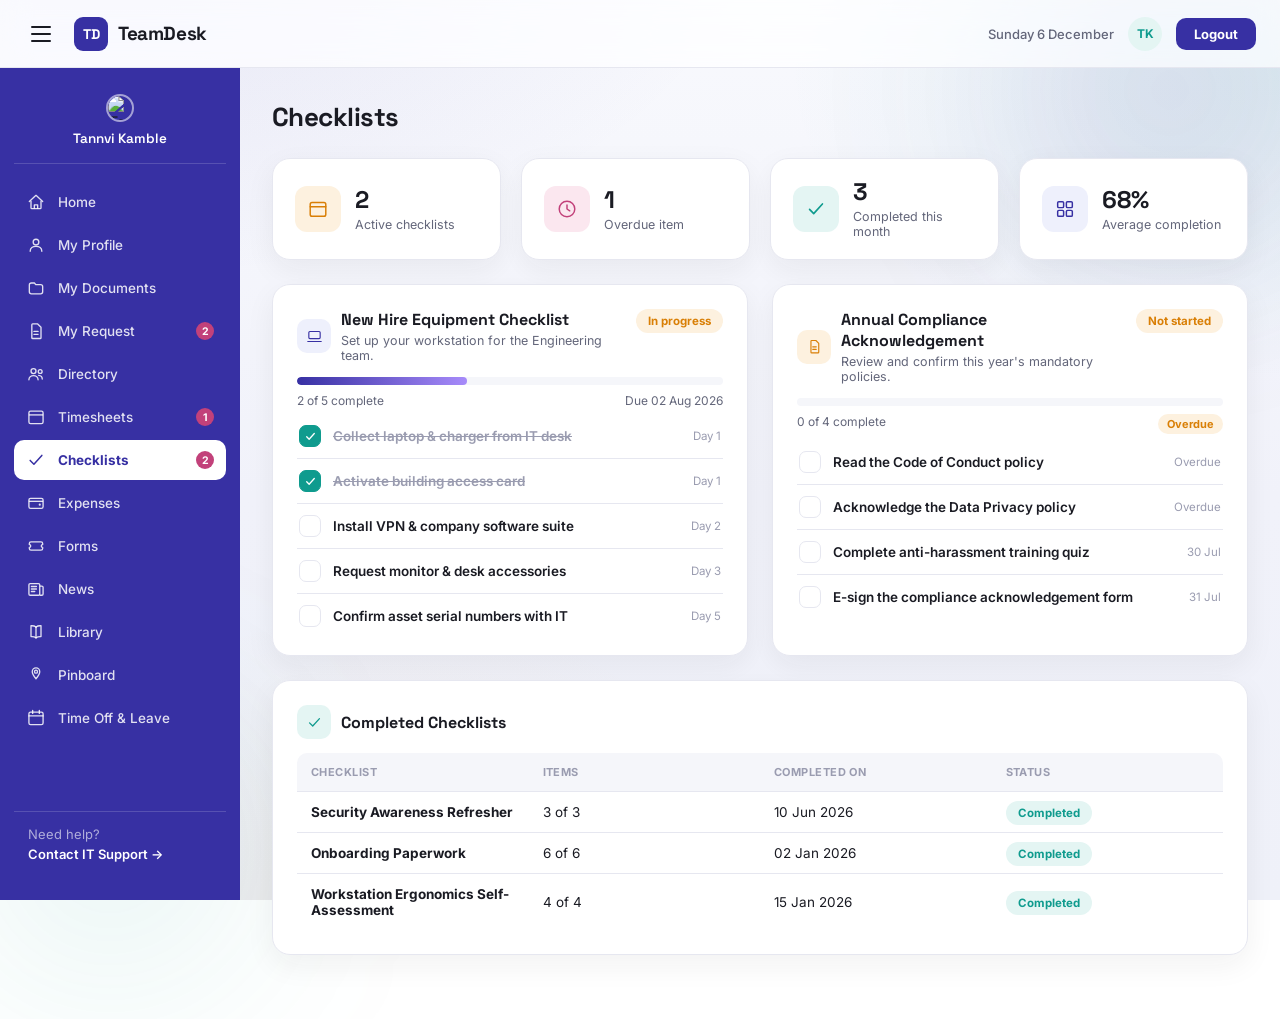
==== commit e50fa86b: "Added Features" ====
--- a/checklists.html
+++ b/checklists.html
@@ -6,7 +6,7 @@
 <title>Checklists — TeamDesk</title>
 <link rel="preconnect" href="https://fonts.googleapis.com">
 <link href="https://fonts.googleapis.com/css2?family=Space+Grotesk:wght@500;600;700&family=Inter:wght@400;500;600;700&display=swap" rel="stylesheet">
-<link rel="stylesheet" href="style.css?v=3" />
+<link rel="stylesheet" href="style.css?v=4" />
 </head>
 <body>
 
@@ -78,19 +78,19 @@
           <span class="side-icon"><svg viewBox="0 0 24 24" aria-hidden="true"><path d="M4 9a2 2 0 0 1 2-2h12a2 2 0 0 1 2 2v1.3a1.7 1.7 0 0 0 0 3.4V15a2 2 0 0 1-2 2H6a2 2 0 0 1-2-2v-1.3a1.7 1.7 0 0 0 0-3.4z" fill="none" stroke="currentColor" stroke-width="1.6" stroke-linejoin="round"/></svg></span>
           <span class="side-link-label">Forms</span>
       </a>
-      <a href="#" class="side-link" data-placeholder="News">
+      <a href="news.html" class="side-link" data-placeholder="News">
           <span class="side-icon"><svg viewBox="0 0 24 24" aria-hidden="true"><rect x="3.5" y="5.5" width="13" height="14" rx="1.5" fill="none" stroke="currentColor" stroke-width="1.6"/><path d="M16.5 8.5H19a1.5 1.5 0 0 1 1.5 1.5v8a1.5 1.5 0 0 1-1.5 1.5h-2.5" fill="none" stroke="currentColor" stroke-width="1.6" stroke-linejoin="round"/><path d="M6.5 9h6M6.5 12h6M6.5 15h4" fill="none" stroke="currentColor" stroke-width="1.6" stroke-linecap="round"/></svg></span>
           <span class="side-link-label">News</span>
       </a>
-      <a href="#" class="side-link" data-placeholder="Library">
+      <a href="library.html" class="side-link" data-placeholder="Library">
           <span class="side-icon"><svg viewBox="0 0 24 24" aria-hidden="true"><path d="M12 6c-1.6-1.2-3.8-1.7-6-1.5v13c2.2-.2 4.4.3 6 1.5" fill="none" stroke="currentColor" stroke-width="1.6" stroke-linecap="round" stroke-linejoin="round"/><path d="M12 6c1.6-1.2 3.8-1.7 6-1.5v13c-2.2-.2-4.4.3-6 1.5" fill="none" stroke="currentColor" stroke-width="1.6" stroke-linecap="round" stroke-linejoin="round"/><path d="M12 6v13" fill="none" stroke="currentColor" stroke-width="1.6" stroke-linecap="round"/></svg></span>
           <span class="side-link-label">Library</span>
       </a>
-      <a href="#" class="side-link" data-placeholder="Pinboard">
+      <a href="pinboard.html" class="side-link" data-placeholder="Pinboard">
           <span class="side-icon"><svg viewBox="0 0 24 24" aria-hidden="true"><path d="M12 3.5c-2.5 0-4.5 2-4.5 4.5 0 3 4.5 8.5 4.5 8.5s4.5-5.5 4.5-8.5c0-2.5-2-4.5-4.5-4.5Z" fill="none" stroke="currentColor" stroke-width="1.6" stroke-linejoin="round"/><circle cx="12" cy="8" r="1.8" fill="none" stroke="currentColor" stroke-width="1.6"/></svg></span>
           <span class="side-link-label">Pinboard</span>
       </a>
-      <a href="#" class="side-link" data-placeholder="Time Off & Leave">
+      <a href="time-off.html" class="side-link" data-placeholder="Time Off & Leave">
           <span class="side-icon"><svg viewBox="0 0 24 24" aria-hidden="true"><rect x="3.5" y="5" width="17" height="15" rx="2" fill="none" stroke="currentColor" stroke-width="1.6"/><path d="M3.5 9.5h17M8 3v3.5M16 3v3.5" fill="none" stroke="currentColor" stroke-width="1.6" stroke-linecap="round"/></svg></span>
           <span class="side-link-label">Time Off &amp; Leave</span>
       </a>
@@ -286,6 +286,6 @@
     </main>
   </div>
 
-  <script src="script.js?v=3"></script>
+  <script src="script.js?v=6"></script>
 </body>
 </html>
--- a/style.css
+++ b/style.css
@@ -92,9 +92,11 @@
   backdrop-filter: blur(14px) saturate(160%);
   -webkit-backdrop-filter: blur(14px) saturate(160%);
   border-bottom: 1px solid var(--border);
-  position: sticky;
+  position: fixed;
   top: 0;
-  z-index: 30;
+  left: 0;
+  right: 0;
+  z-index: 40;
 }
 .brand { display: flex; align-items: center; gap: 10px; }
 .brand-mark {
@@ -157,24 +159,25 @@
   display: flex;
   align-items: flex-start;
   max-width: 1400px;
-  margin: 0 auto;
+  margin: var(--header-h) auto 0;
   width: 100%;
 }
 
 .sidebar {
+  position: fixed;
+  top: var(--header-h);
+  left: 0;
   width: var(--sidebar-w);
-  flex-shrink: 0;
   height: calc(100vh - var(--header-h));
   overflow-y: auto;
   overflow-x: hidden;
+  background: var(--indigo);
   padding: 24px 14px;
-  background: var(--indigo);
   display: flex;
   flex-direction: column;
   justify-content: space-between;
-  position: sticky;
-  top: var(--header-h);
   transition: width .25s ease, padding .25s ease;
+  z-index: 20;
   scrollbar-width: thin;
   scrollbar-color: rgba(255,255,255,0.35) transparent;
 }
@@ -261,6 +264,9 @@
 
 /* --- Collapsed (icon-only) sidebar state --- */
 .sidebar.is-collapsed { width: var(--sidebar-w-collapsed); padding: 24px 10px; }
+.sidebar.is-collapsed + .backdrop + .main {
+  margin-left: var(--sidebar-w-collapsed);
+}
 .sidebar.is-collapsed .side-link-label,
 .sidebar.is-collapsed .sidebar-profile-name,
 .sidebar.is-collapsed .side-footer { display: none; }
@@ -290,6 +296,7 @@
   min-width: 0;
   width: 100%;
   max-width: 100%;
+  margin-left: var(--sidebar-w);
   padding: 32px 32px 64px;
   overflow-x: hidden;
 }
@@ -497,6 +504,7 @@
     z-index: 40;
     padding: 20px 10px;
     box-shadow: 4px 0 16px rgba(26,27,35,0.10);
+    align-self: auto;
   }
   .sidebar:not(.is-collapsed) {
     width: 82vw;
